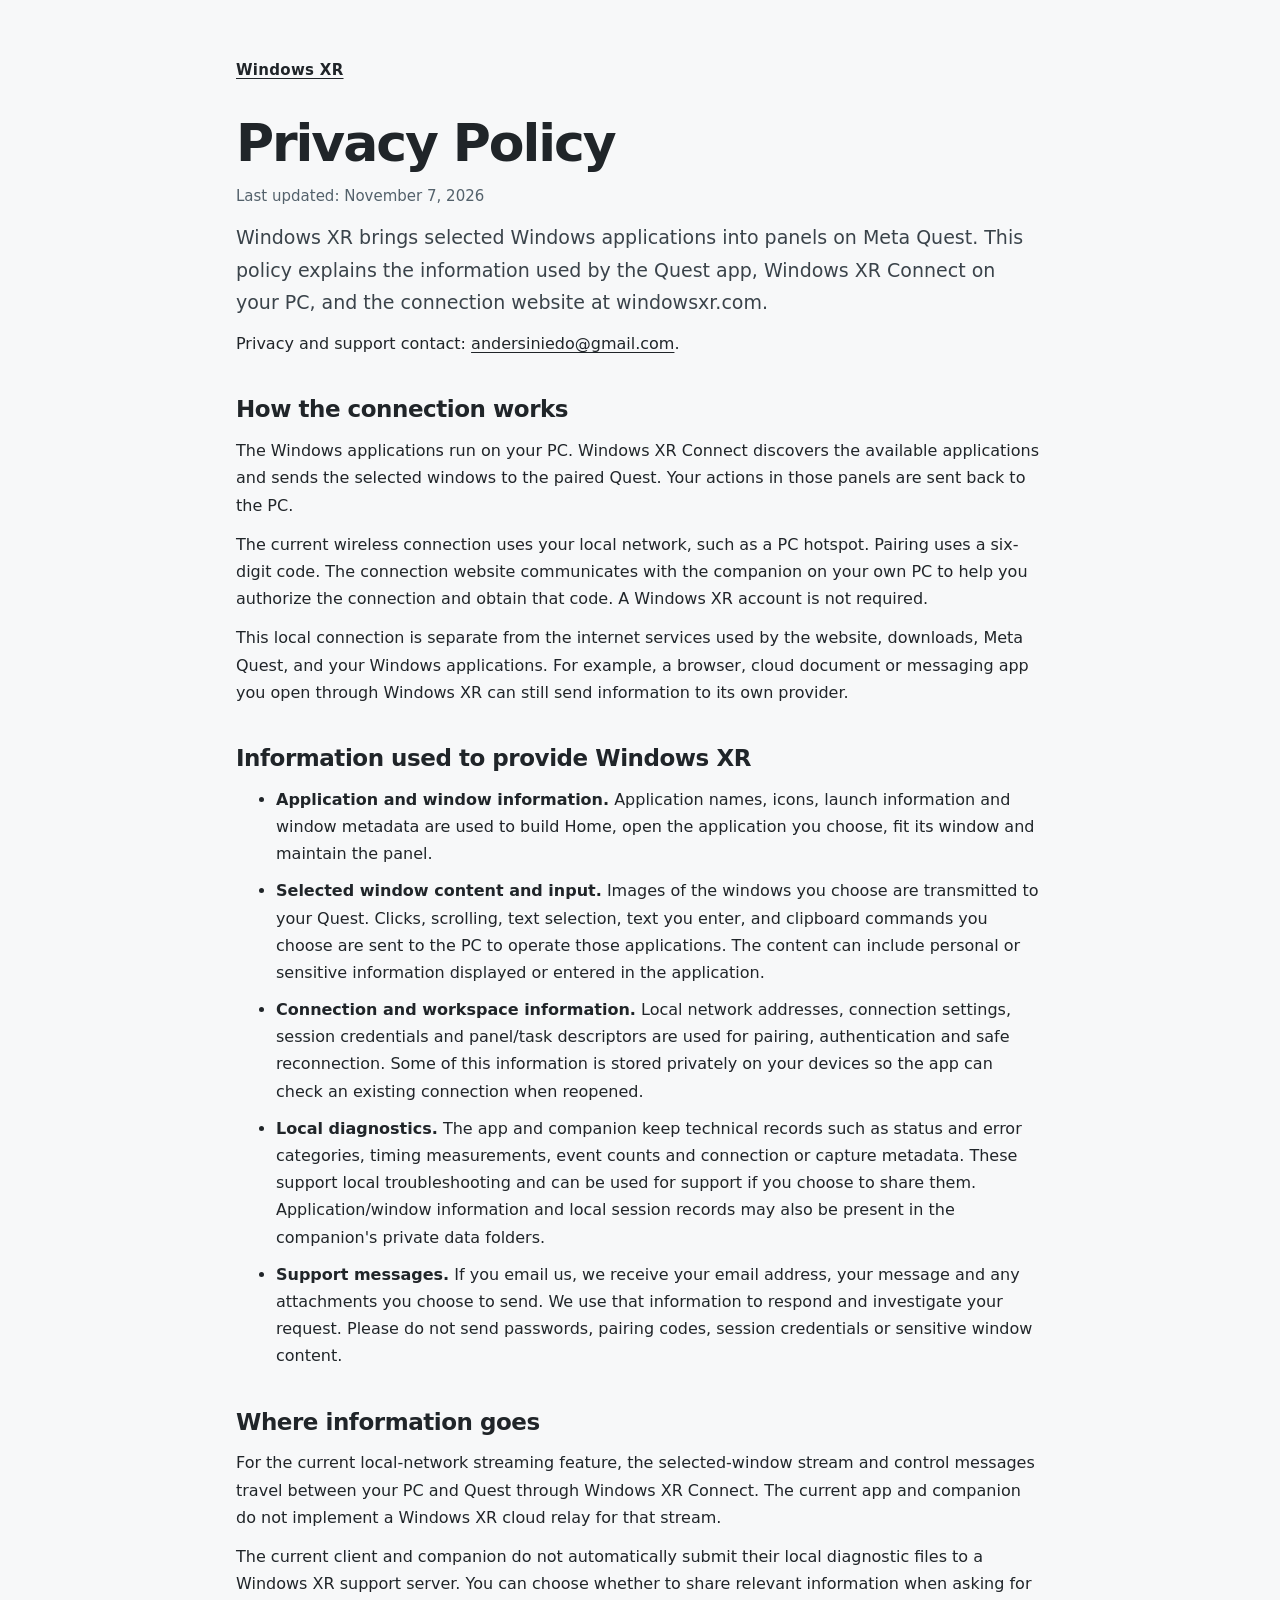
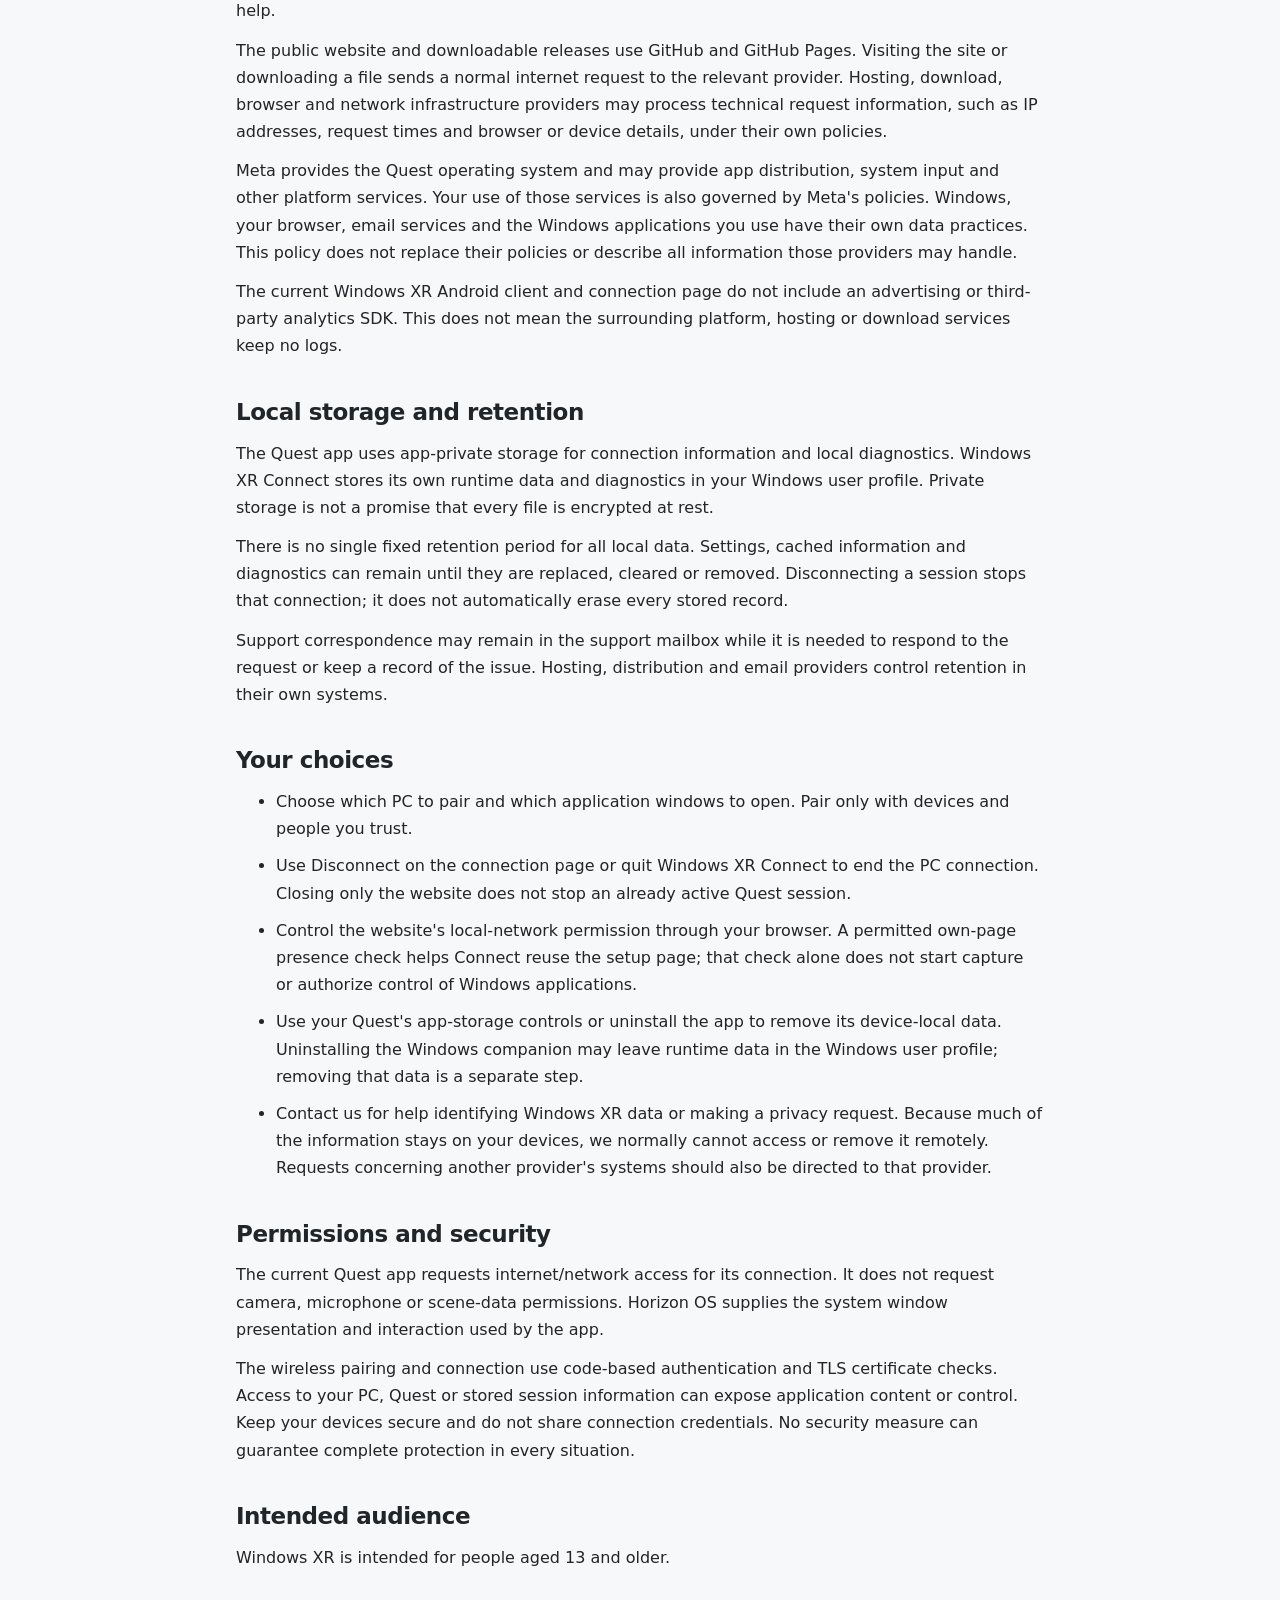
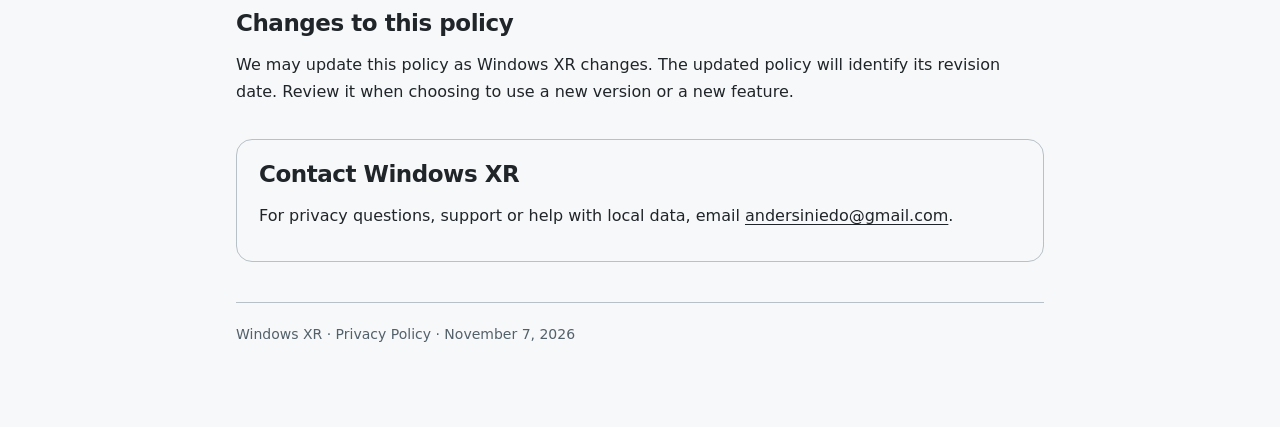
==== privacy.html @ 3cc619d5 "Publish Windows XR privacy policy and support contact" ====
<!doctype html>
<html lang="en">
<head>
  <meta charset="utf-8">
  <meta name="viewport" content="width=device-width, initial-scale=1">
  <meta name="color-scheme" content="dark light">
  <meta name="description" content="How Windows XR handles connection information, Windows app content and local diagnostics.">
  <title>Privacy Policy · Windows XR</title>
  <style>
    :root{font-family:system-ui,-apple-system,"Segoe UI",sans-serif;color:#eceef0;background:#17191b;font-synthesis:none;line-height:1.7}
    *{box-sizing:border-box}body{margin:0}main{max-width:860px;margin:auto;padding:56px 26px 80px}
    .brand{font-size:15px;font-weight:650;letter-spacing:.02em}.draft{border:1px solid #71777d;border-radius:12px;padding:12px 16px;font-size:14px;color:#d9dde0;margin:24px 0}
    h1{font-size:clamp(36px,6vw,52px);line-height:1.12;letter-spacing:-.04em;margin:30px 0 12px}h2{font-size:23px;line-height:1.3;letter-spacing:-.02em;margin:38px 0 12px}
    p,ul{margin:12px 0}li{margin:10px 0}a{color:inherit;text-underline-offset:3px}.date{color:#b7bec4;font-size:15px}.lead{font-size:19px;color:#d8dde1}.contact{padding:20px 22px;border:1px solid #454b50;border-radius:16px;margin-top:34px}
    footer{border-top:1px solid #454b50;margin-top:40px;padding-top:20px;color:#b7bec4;font-size:14px}
    @media(prefers-color-scheme:light){:root{color:#202529;background:#f7f8f9}.lead,.draft{color:#3a434a}.date,footer{color:#53616b}.draft,.contact,footer{border-color:#b8c1c8}}
  </style>
</head>
<body>
<main>
  <a class="brand" href="https://windowsxr.com/">Windows XR</a>
  <h1>Privacy Policy</h1>
  <p class="date">Last updated: November 7, 2026</p>
  <p class="lead">Windows XR brings selected Windows applications into panels on Meta Quest. This policy explains the information used by the Quest app, Windows XR Connect on your PC, and the connection website at windowsxr.com.</p>
  <p>Privacy and support contact: <a href="mailto:andersiniedo@gmail.com">andersiniedo@gmail.com</a>.</p>

  <h2>How the connection works</h2>
  <p>The Windows applications run on your PC. Windows XR Connect discovers the available applications and sends the selected windows to the paired Quest. Your actions in those panels are sent back to the PC.</p>
  <p>The current wireless connection uses your local network, such as a PC hotspot. Pairing uses a six-digit code. The connection website communicates with the companion on your own PC to help you authorize the connection and obtain that code. A Windows XR account is not required.</p>
  <p>This local connection is separate from the internet services used by the website, downloads, Meta Quest, and your Windows applications. For example, a browser, cloud document or messaging app you open through Windows XR can still send information to its own provider.</p>

  <h2>Information used to provide Windows XR</h2>
  <ul>
    <li><strong>Application and window information.</strong> Application names, icons, launch information and window metadata are used to build Home, open the application you choose, fit its window and maintain the panel.</li>
    <li><strong>Selected window content and input.</strong> Images of the windows you choose are transmitted to your Quest. Clicks, scrolling, text selection, text you enter, and clipboard commands you choose are sent to the PC to operate those applications. The content can include personal or sensitive information displayed or entered in the application.</li>
    <li><strong>Connection and workspace information.</strong> Local network addresses, connection settings, session credentials and panel/task descriptors are used for pairing, authentication and safe reconnection. Some of this information is stored privately on your devices so the app can check an existing connection when reopened.</li>
    <li><strong>Local diagnostics.</strong> The app and companion keep technical records such as status and error categories, timing measurements, event counts and connection or capture metadata. These support local troubleshooting and can be used for support if you choose to share them. Application/window information and local session records may also be present in the companion's private data folders.</li>
    <li><strong>Support messages.</strong> If you email us, we receive your email address, your message and any attachments you choose to send. We use that information to respond and investigate your request. Please do not send passwords, pairing codes, session credentials or sensitive window content.</li>
  </ul>

  <h2>Where information goes</h2>
  <p>For the current local-network streaming feature, the selected-window stream and control messages travel between your PC and Quest through Windows XR Connect. The current app and companion do not implement a Windows XR cloud relay for that stream.</p>
  <p>The current client and companion do not automatically submit their local diagnostic files to a Windows XR support server. You can choose whether to share relevant information when asking for help.</p>
  <p>The public website and downloadable releases use GitHub and GitHub Pages. Visiting the site or downloading a file sends a normal internet request to the relevant provider. Hosting, download, browser and network infrastructure providers may process technical request information, such as IP addresses, request times and browser or device details, under their own policies.</p>
  <p>Meta provides the Quest operating system and may provide app distribution, system input and other platform services. Your use of those services is also governed by Meta's policies. Windows, your browser, email services and the Windows applications you use have their own data practices. This policy does not replace their policies or describe all information those providers may handle.</p>
  <p>The current Windows XR Android client and connection page do not include an advertising or third-party analytics SDK. This does not mean the surrounding platform, hosting or download services keep no logs.</p>

  <h2>Local storage and retention</h2>
  <p>The Quest app uses app-private storage for connection information and local diagnostics. Windows XR Connect stores its own runtime data and diagnostics in your Windows user profile. Private storage is not a promise that every file is encrypted at rest.</p>
  <p>There is no single fixed retention period for all local data. Settings, cached information and diagnostics can remain until they are replaced, cleared or removed. Disconnecting a session stops that connection; it does not automatically erase every stored record.</p>
  <p>Support correspondence may remain in the support mailbox while it is needed to respond to the request or keep a record of the issue. Hosting, distribution and email providers control retention in their own systems.</p>

  <h2>Your choices</h2>
  <ul>
    <li>Choose which PC to pair and which application windows to open. Pair only with devices and people you trust.</li>
    <li>Use Disconnect on the connection page or quit Windows XR Connect to end the PC connection. Closing only the website does not stop an already active Quest session.</li>
    <li>Control the website's local-network permission through your browser. A permitted own-page presence check helps Connect reuse the setup page; that check alone does not start capture or authorize control of Windows applications.</li>
    <li>Use your Quest's app-storage controls or uninstall the app to remove its device-local data. Uninstalling the Windows companion may leave runtime data in the Windows user profile; removing that data is a separate step.</li>
    <li>Contact us for help identifying Windows XR data or making a privacy request. Because much of the information stays on your devices, we normally cannot access or remove it remotely. Requests concerning another provider's systems should also be directed to that provider.</li>
  </ul>

  <h2>Permissions and security</h2>
  <p>The current Quest app requests internet/network access for its connection. It does not request camera, microphone or scene-data permissions. Horizon OS supplies the system window presentation and interaction used by the app.</p>
  <p>The wireless pairing and connection use code-based authentication and TLS certificate checks. Access to your PC, Quest or stored session information can expose application content or control. Keep your devices secure and do not share connection credentials. No security measure can guarantee complete protection in every situation.</p>

  <h2>Intended audience</h2>
  <p>Windows XR is intended for people aged 13 and older.</p>

  <h2>Changes to this policy</h2>
  <p>We may update this policy as Windows XR changes. The updated policy will identify its revision date. Review it when choosing to use a new version or a new feature.</p>

  <section class="contact" aria-labelledby="contact-heading">
    <h2 id="contact-heading" style="margin-top:0">Contact Windows XR</h2>
    <p>For privacy questions, support or help with local data, email <a href="mailto:andersiniedo@gmail.com">andersiniedo@gmail.com</a>.</p>
  </section>
  <footer>Windows XR · Privacy Policy · November 7, 2026</footer>
</main>
</body>
</html>
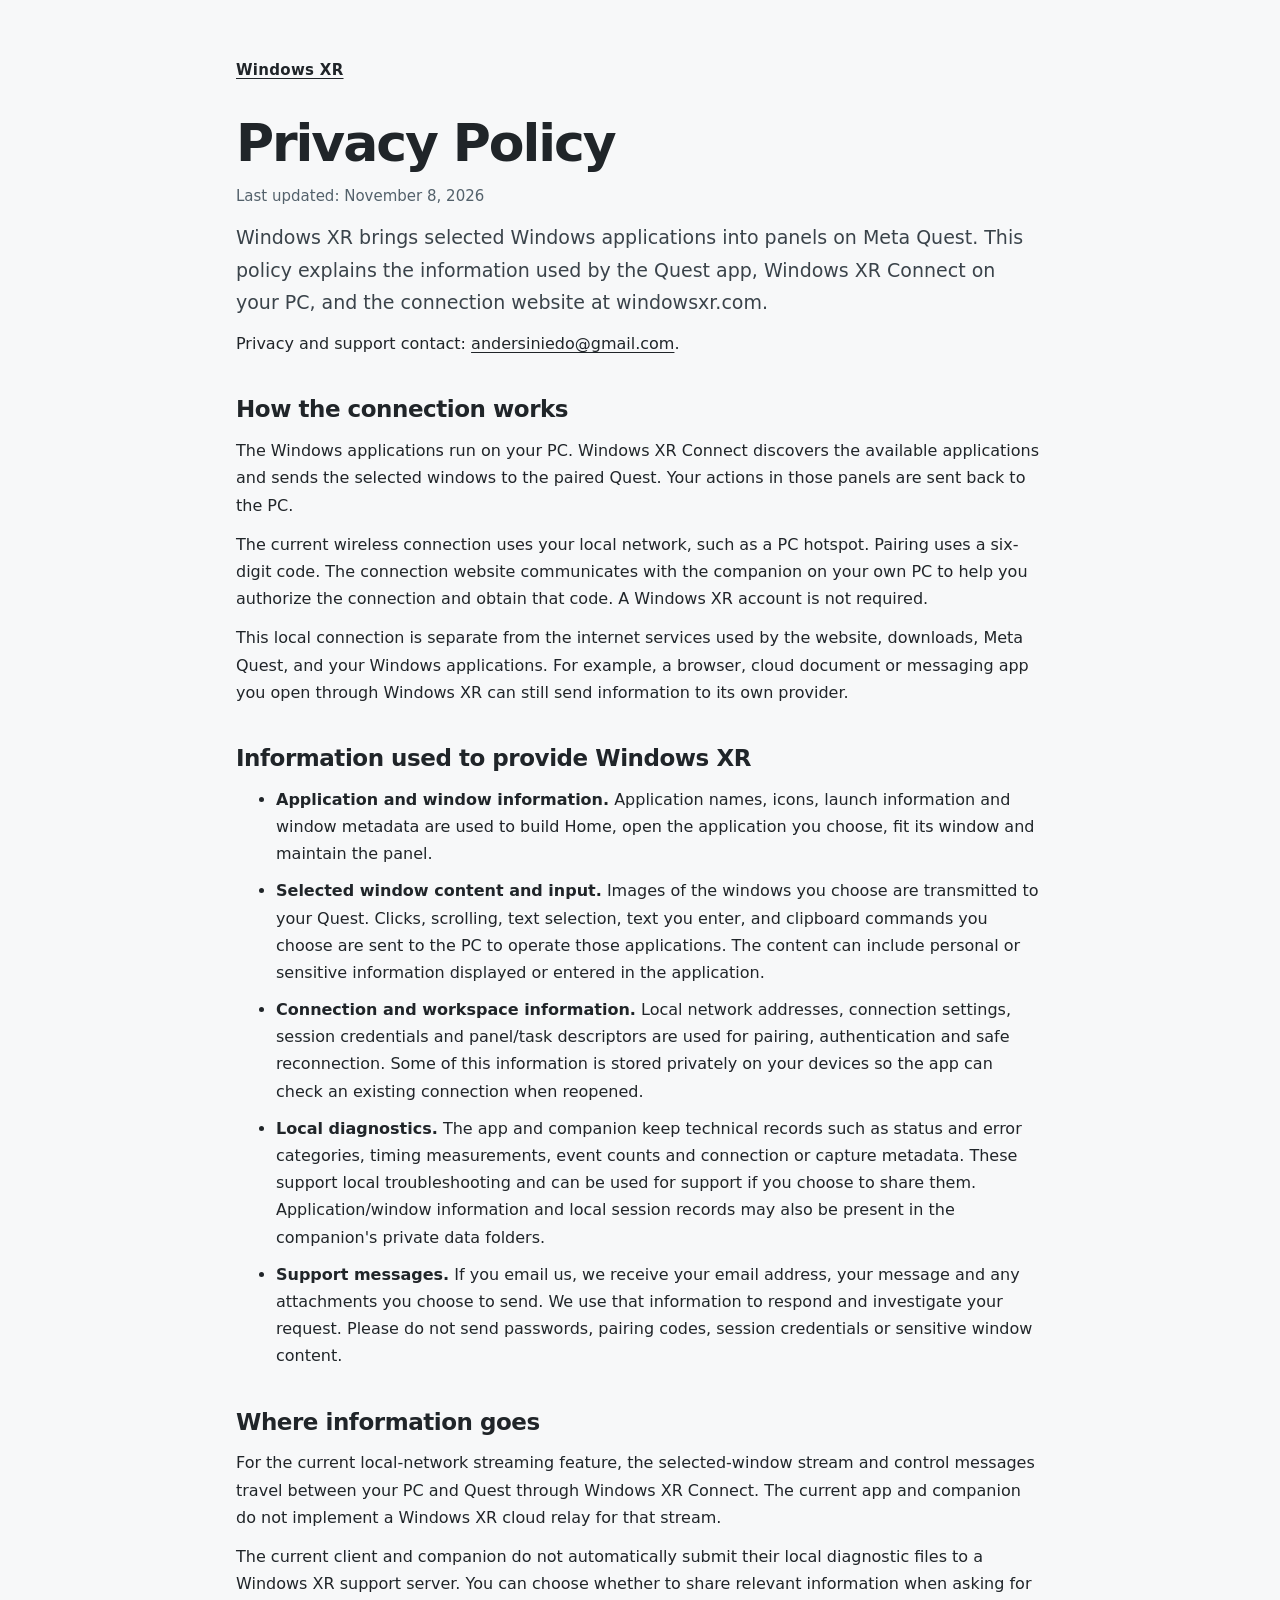
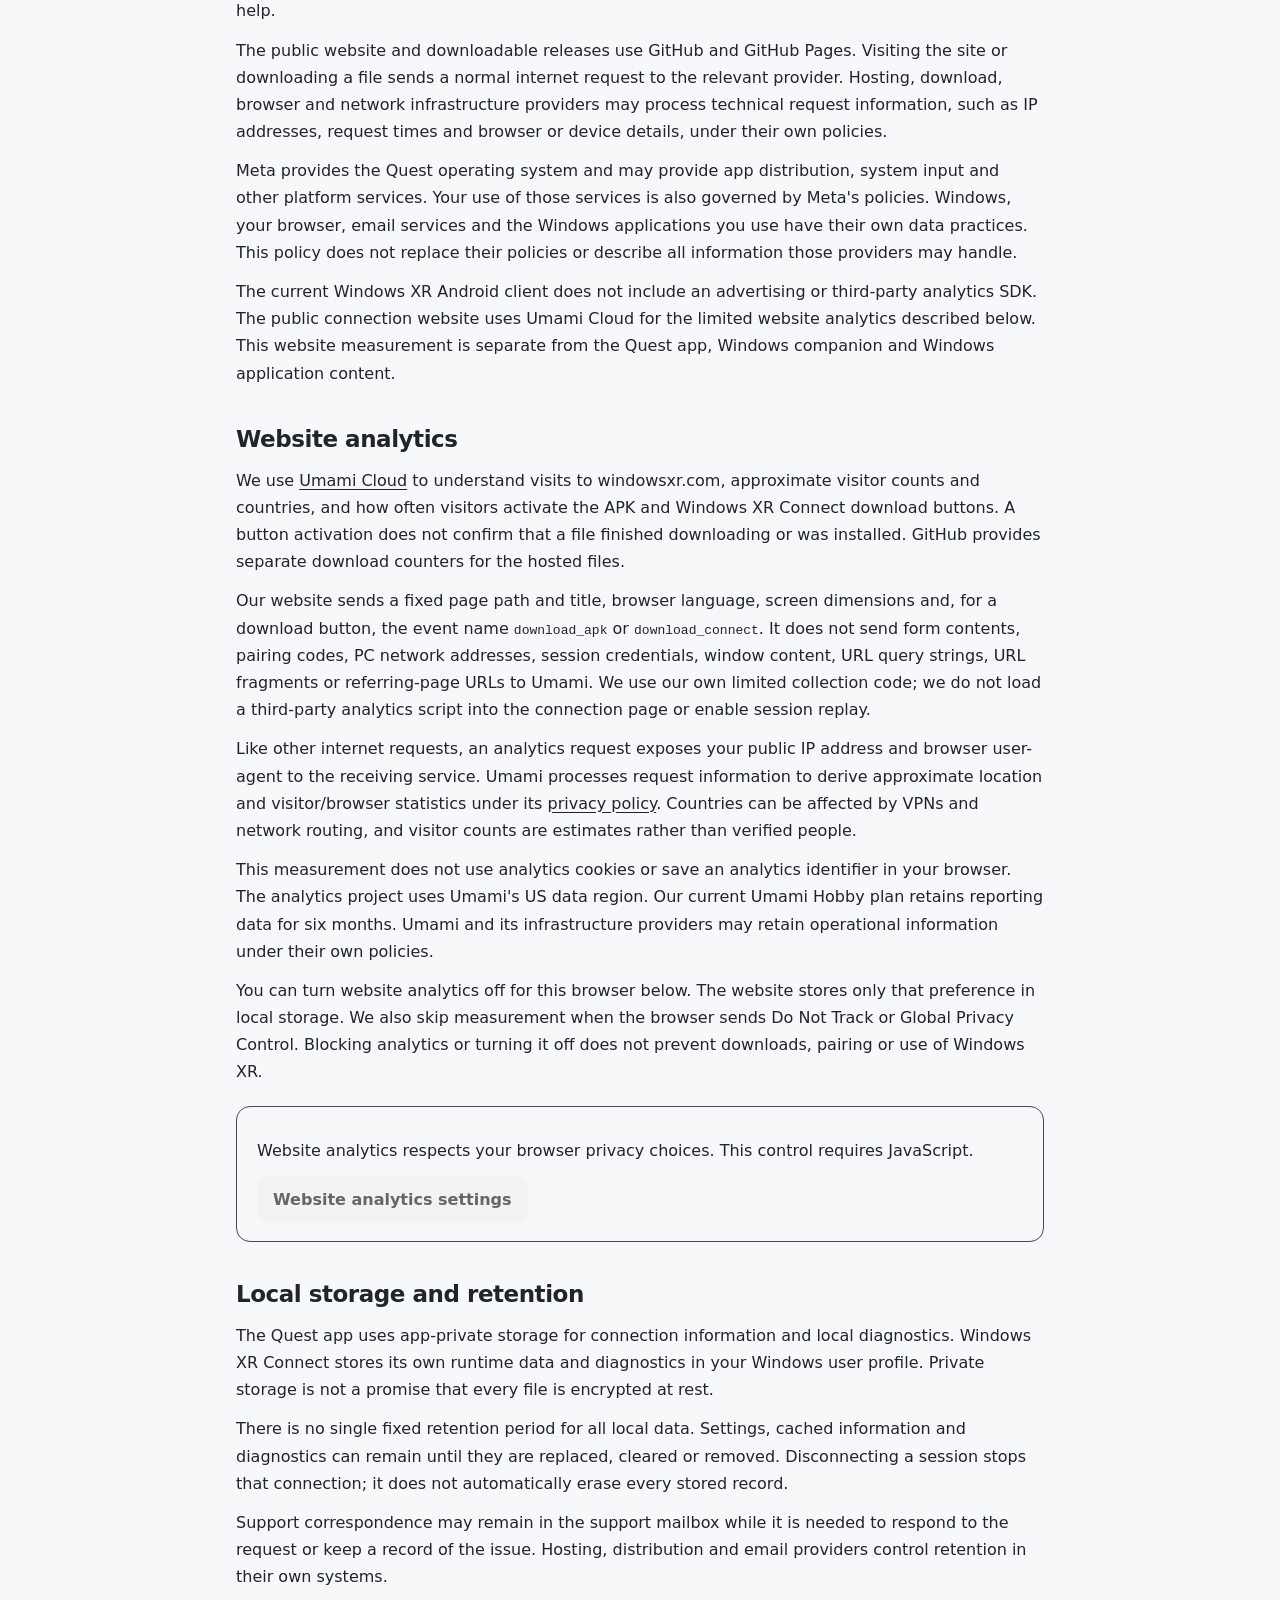
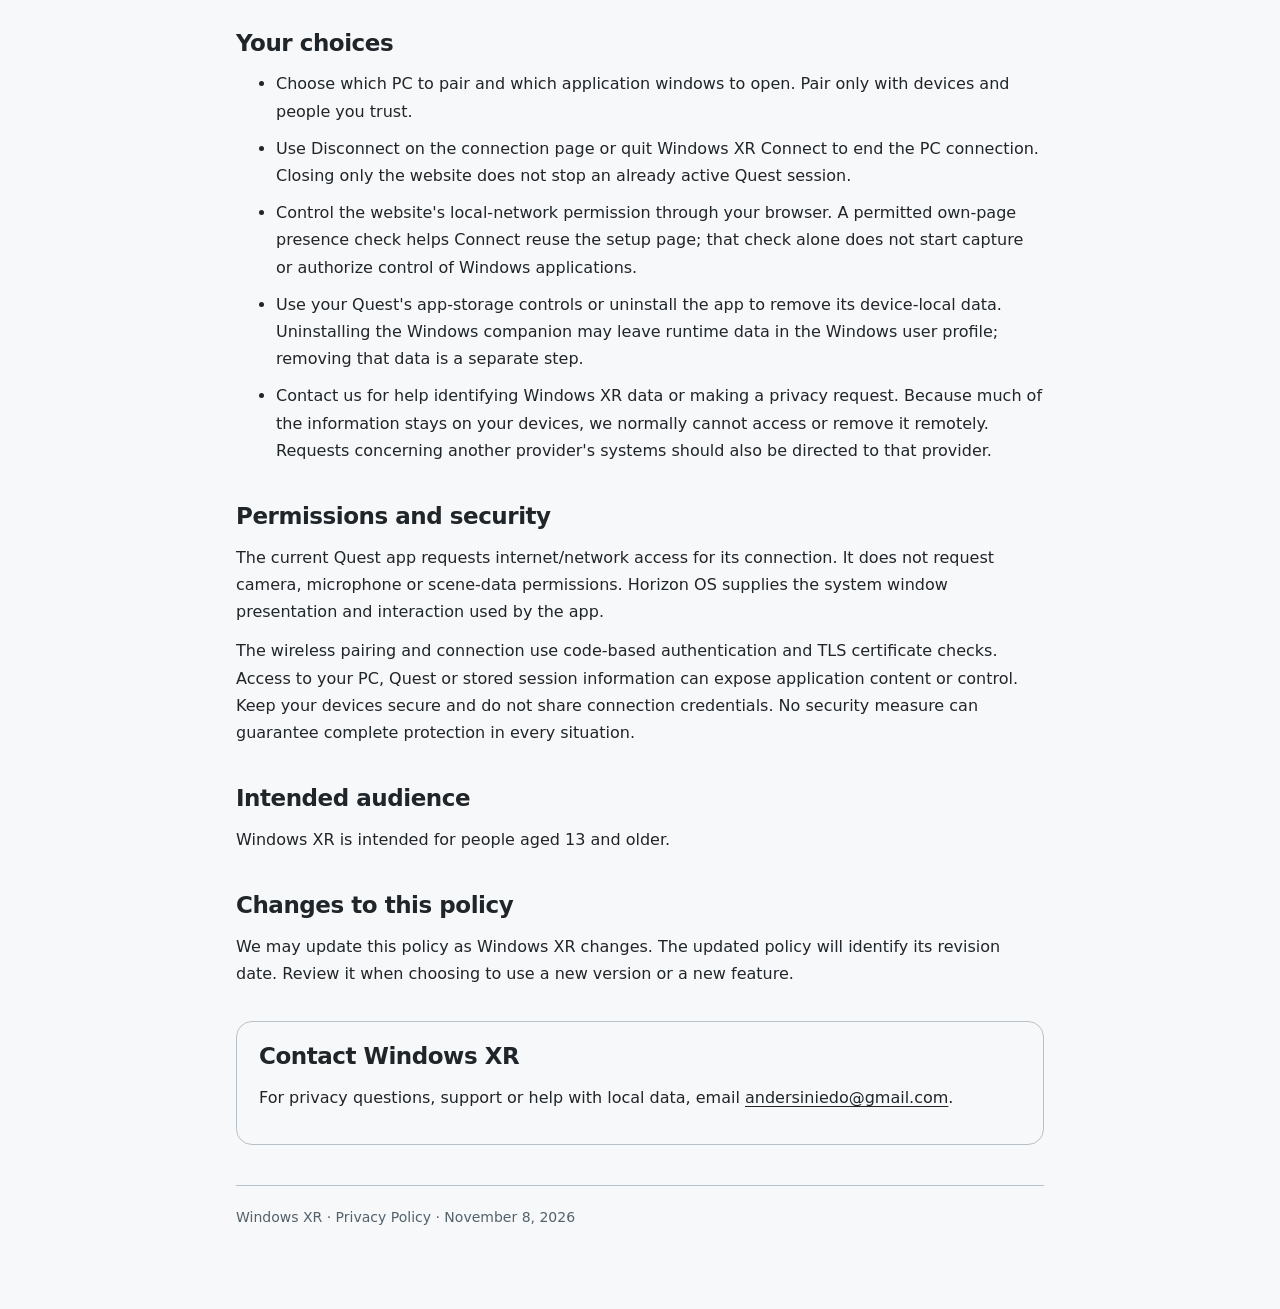
==== commit 8b6db539: "Add privacy-limited website analytics and download events" ====
--- a/privacy.html
+++ b/privacy.html
@@ -4,8 +4,9 @@
   <meta charset="utf-8">
   <meta name="viewport" content="width=device-width, initial-scale=1">
   <meta name="color-scheme" content="dark light">
-  <meta name="description" content="How Windows XR handles connection information, Windows app content and local diagnostics.">
+  <meta name="description" content="How Windows XR handles connection information, Windows app content, local diagnostics and website analytics.">
   <title>Privacy Policy · Windows XR</title>
+  <script type="module" src="analytics.mjs?v=analytics-1"></script>
   <style>
     :root{font-family:system-ui,-apple-system,"Segoe UI",sans-serif;color:#eceef0;background:#17191b;font-synthesis:none;line-height:1.7}
     *{box-sizing:border-box}body{margin:0}main{max-width:860px;margin:auto;padding:56px 26px 80px}
@@ -13,6 +14,7 @@
     h1{font-size:clamp(36px,6vw,52px);line-height:1.12;letter-spacing:-.04em;margin:30px 0 12px}h2{font-size:23px;line-height:1.3;letter-spacing:-.02em;margin:38px 0 12px}
     p,ul{margin:12px 0}li{margin:10px 0}a{color:inherit;text-underline-offset:3px}.date{color:#b7bec4;font-size:15px}.lead{font-size:19px;color:#d8dde1}.contact{padding:20px 22px;border:1px solid #454b50;border-radius:16px;margin-top:34px}
     footer{border-top:1px solid #454b50;margin-top:40px;padding-top:20px;color:#b7bec4;font-size:14px}
+    .analytics-choice{padding:18px 20px;border:1px solid #454b50;border-radius:14px;margin:20px 0}.analytics-choice button{font:inherit;font-weight:600;color:#17191b;background:#f0f2f1;border:0;border-radius:10px;padding:10px 16px;cursor:pointer}.analytics-choice button:disabled{cursor:default;opacity:.65}.analytics-choice button:focus-visible{outline:3px solid #9bbcff;outline-offset:4px}
     @media(prefers-color-scheme:light){:root{color:#202529;background:#f7f8f9}.lead,.draft{color:#3a434a}.date,footer{color:#53616b}.draft,.contact,footer{border-color:#b8c1c8}}
   </style>
 </head>
@@ -20,7 +22,7 @@
 <main>
   <a class="brand" href="https://windowsxr.com/">Windows XR</a>
   <h1>Privacy Policy</h1>
-  <p class="date">Last updated: November 7, 2026</p>
+  <p class="date">Last updated: November 8, 2026</p>
   <p class="lead">Windows XR brings selected Windows applications into panels on Meta Quest. This policy explains the information used by the Quest app, Windows XR Connect on your PC, and the connection website at windowsxr.com.</p>
   <p>Privacy and support contact: <a href="mailto:andersiniedo@gmail.com">andersiniedo@gmail.com</a>.</p>
 
@@ -43,7 +45,18 @@
   <p>The current client and companion do not automatically submit their local diagnostic files to a Windows XR support server. You can choose whether to share relevant information when asking for help.</p>
   <p>The public website and downloadable releases use GitHub and GitHub Pages. Visiting the site or downloading a file sends a normal internet request to the relevant provider. Hosting, download, browser and network infrastructure providers may process technical request information, such as IP addresses, request times and browser or device details, under their own policies.</p>
   <p>Meta provides the Quest operating system and may provide app distribution, system input and other platform services. Your use of those services is also governed by Meta's policies. Windows, your browser, email services and the Windows applications you use have their own data practices. This policy does not replace their policies or describe all information those providers may handle.</p>
-  <p>The current Windows XR Android client and connection page do not include an advertising or third-party analytics SDK. This does not mean the surrounding platform, hosting or download services keep no logs.</p>
+  <p>The current Windows XR Android client does not include an advertising or third-party analytics SDK. The public connection website uses Umami Cloud for the limited website analytics described below. This website measurement is separate from the Quest app, Windows companion and Windows application content.</p>
+
+  <h2 id="website-analytics">Website analytics</h2>
+  <p>We use <a href="https://umami.is/" target="_blank" rel="noopener noreferrer">Umami Cloud</a> to understand visits to windowsxr.com, approximate visitor counts and countries, and how often visitors activate the APK and Windows XR Connect download buttons. A button activation does not confirm that a file finished downloading or was installed. GitHub provides separate download counters for the hosted files.</p>
+  <p>Our website sends a fixed page path and title, browser language, screen dimensions and, for a download button, the event name <code>download_apk</code> or <code>download_connect</code>. It does not send form contents, pairing codes, PC network addresses, session credentials, window content, URL query strings, URL fragments or referring-page URLs to Umami. We use our own limited collection code; we do not load a third-party analytics script into the connection page or enable session replay.</p>
+  <p>Like other internet requests, an analytics request exposes your public IP address and browser user-agent to the receiving service. Umami processes request information to derive approximate location and visitor/browser statistics under its <a href="https://umami.is/privacy" target="_blank" rel="noopener noreferrer">privacy policy</a>. Countries can be affected by VPNs and network routing, and visitor counts are estimates rather than verified people.</p>
+  <p>This measurement does not use analytics cookies or save an analytics identifier in your browser. The analytics project uses Umami's US data region. Our current Umami Hobby plan retains reporting data for six months. Umami and its infrastructure providers may retain operational information under their own policies.</p>
+  <p>You can turn website analytics off for this browser below. The website stores only that preference in local storage. We also skip measurement when the browser sends Do Not Track or Global Privacy Control. Blocking analytics or turning it off does not prevent downloads, pairing or use of Windows XR.</p>
+  <div class="analytics-choice">
+    <p id="analytics-status" role="status" aria-live="polite">Website analytics respects your browser privacy choices. This control requires JavaScript.</p>
+    <button id="analytics-toggle" type="button" disabled>Website analytics settings</button>
+  </div>
 
   <h2>Local storage and retention</h2>
   <p>The Quest app uses app-private storage for connection information and local diagnostics. Windows XR Connect stores its own runtime data and diagnostics in your Windows user profile. Private storage is not a promise that every file is encrypted at rest.</p>
@@ -73,7 +86,7 @@
     <h2 id="contact-heading" style="margin-top:0">Contact Windows XR</h2>
     <p>For privacy questions, support or help with local data, email <a href="mailto:andersiniedo@gmail.com">andersiniedo@gmail.com</a>.</p>
   </section>
-  <footer>Windows XR · Privacy Policy · November 7, 2026</footer>
+  <footer>Windows XR · Privacy Policy · November 8, 2026</footer>
 </main>
 </body>
 </html>
